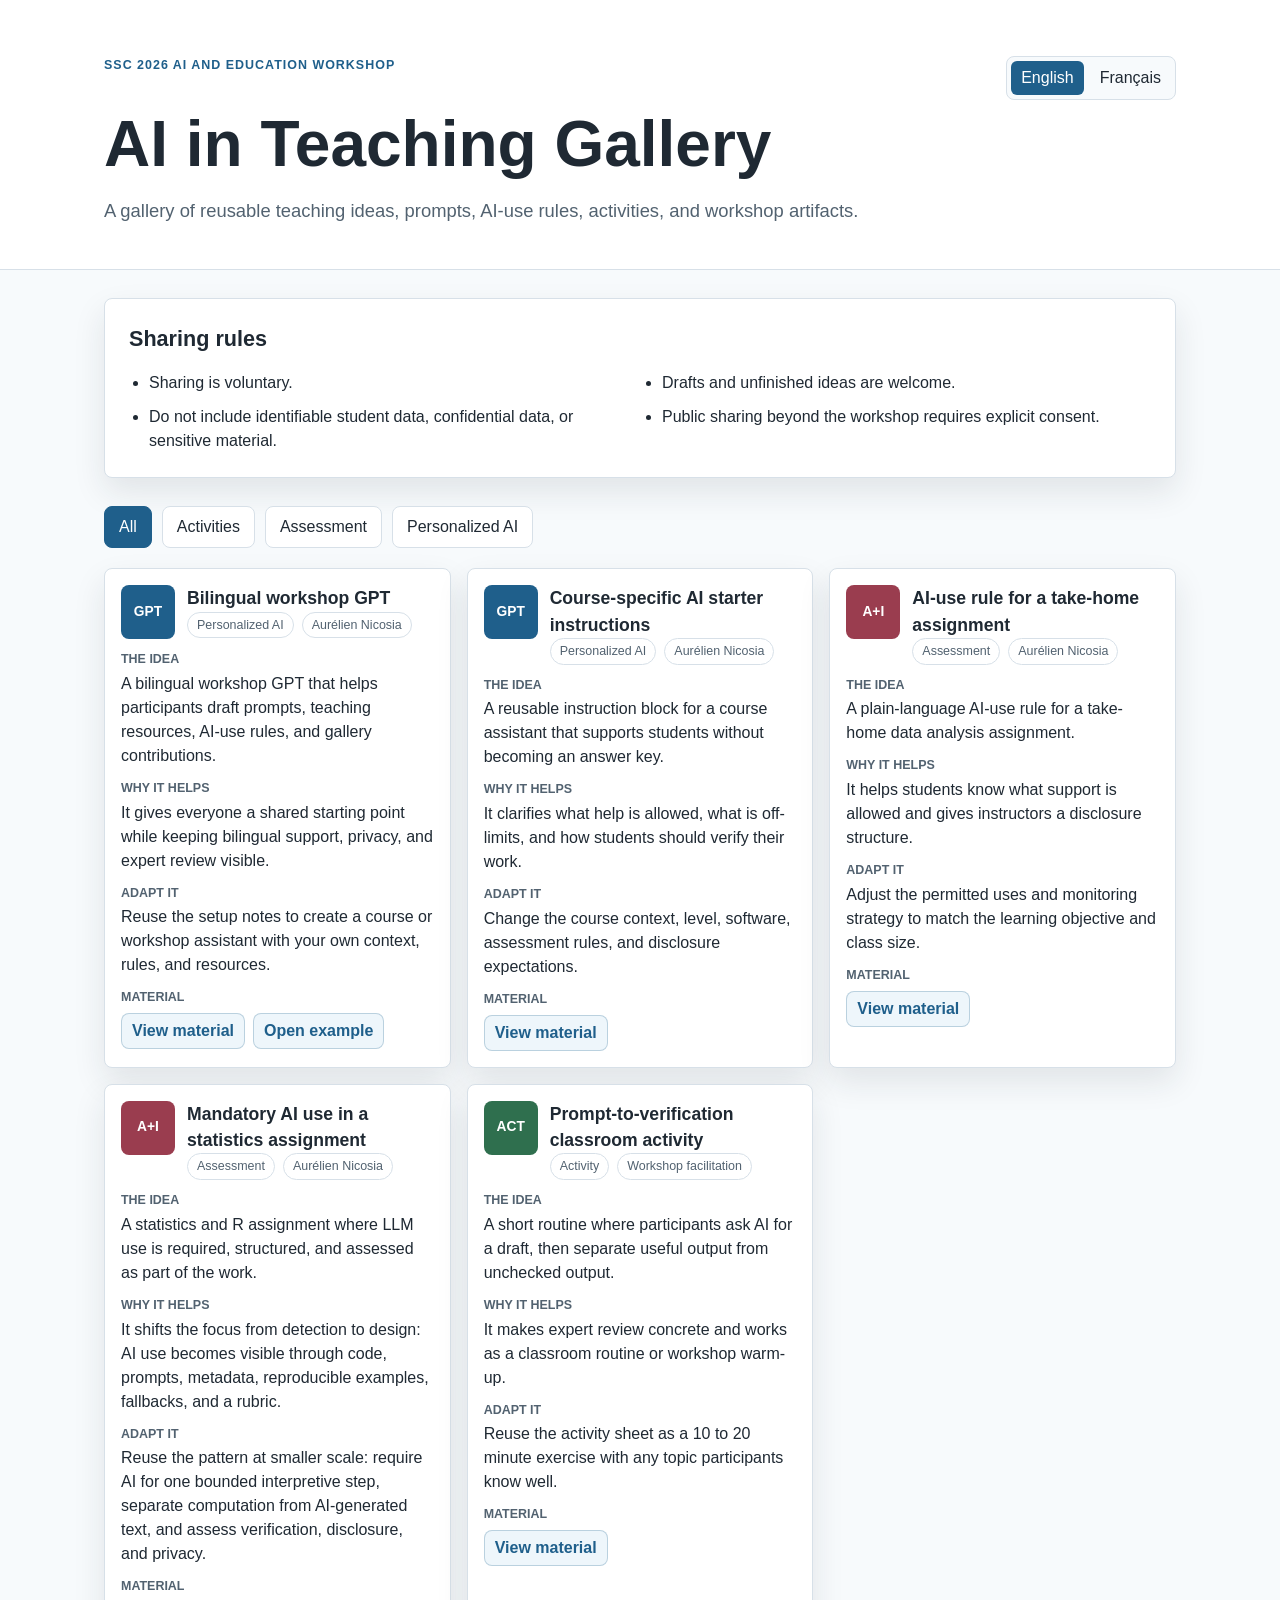
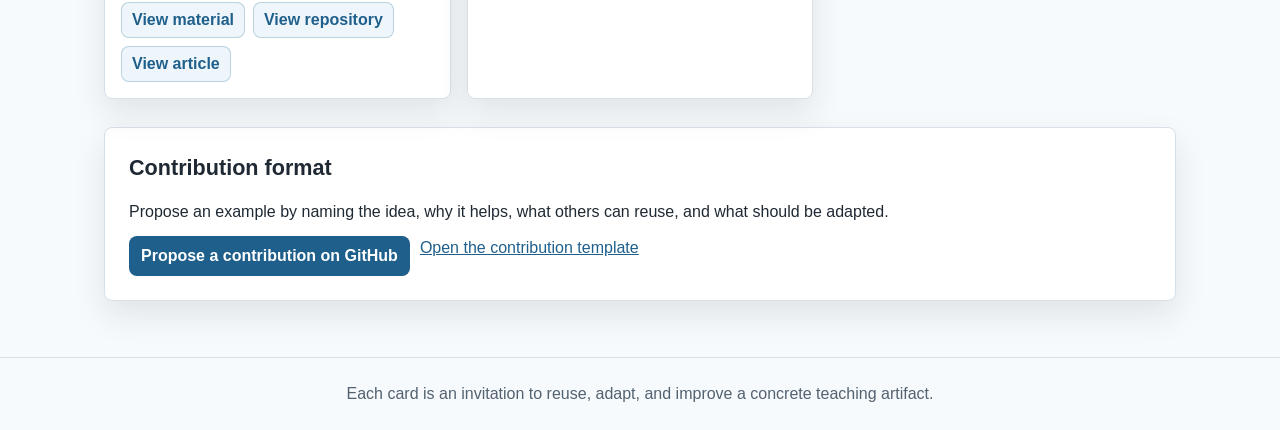
==== index.html @ 225b5c44 "Clean gallery author labels" ====
<!doctype html>
<html lang="en">
  <head>
    <meta charset="utf-8">
    <meta name="viewport" content="width=device-width, initial-scale=1">
    <title>AI in Teaching Gallery | Galerie IA et enseignement</title>
    <meta name="description" content="Bilingual voluntary gallery for SSC 2026 AI and Education Workshop examples.">
    <link rel="stylesheet" href="assets/styles.css?v=author-labels1">
  </head>
  <body>
    <header class="site-header">
      <div class="header-inner">
        <div class="top-row">
          <p class="eyebrow" data-i18n="eyebrow">SSC 2026 AI and Education Workshop</p>
          <div class="language-toggle" aria-label="Language selection">
            <button class="language-button active" type="button" data-lang="en">English</button>
            <button class="language-button" type="button" data-lang="fr">Français</button>
          </div>
        </div>
        <h1 data-i18n="title">AI in Teaching Gallery</h1>
        <p class="lead" data-i18n="lead">
          A voluntary collection of reusable prompts, teaching drafts, AI-use
          rules, activities, and verification routines from the workshop.
        </p>
      </div>
    </header>

    <main>
      <section class="notice" aria-labelledby="sharing-rules">
        <h2 id="sharing-rules" data-i18n="sharingTitle">Sharing rules</h2>
        <ul>
          <li data-i18n="sharing1">Sharing is voluntary.</li>
          <li data-i18n="sharing2">Drafts and unfinished ideas are welcome.</li>
          <li data-i18n="sharing3">Do not include identifiable student data, confidential data, or sensitive material.</li>
          <li data-i18n="sharing4">Public sharing beyond the workshop requires explicit consent.</li>
        </ul>
      </section>

      <section class="toolbar" aria-label="Gallery filters" data-i18n-attr="aria-label:filtersLabel">
        <button class="filter-button active" type="button" data-filter="all" data-filter-label="all">All</button>
        <button class="filter-button" type="button" data-filter="activity" data-filter-label="activity">Activities</button>
        <button class="filter-button" type="button" data-filter="assessment" data-filter-label="assessment">Assessment</button>
        <button class="filter-button" type="button" data-filter="assistant" data-filter-label="assistant">Personalized AI</button>
        <button class="filter-button" type="button" data-filter="dataset" data-filter-label="dataset">Synthetic data</button>
      </section>

      <section class="gallery-grid" id="gallery" aria-label="Gallery examples" data-i18n-attr="aria-label:galleryLabel"></section>

      <section class="contribution" aria-labelledby="contribute">
        <h2 id="contribute" data-i18n="contributionTitle">Contribution format</h2>
        <p data-i18n="contributionText">
          Propose an example by naming the idea, why it helps, what others can
          reuse, and what should be adapted.
        </p>
        <div class="contribution-actions">
          <a class="primary-link" href="https://github.com/AurelienNicosiaULaval/ssc-2026-ai-teaching-gallery/issues/new?template=gallery-contribution.yml" data-i18n="contributionIssueLink">Propose a contribution on GitHub</a>
          <a href="contribution_template.md" data-i18n="contributionTemplateLink">Open the contribution template</a>
        </div>
      </section>
    </main>

    <footer class="site-footer">
      <p data-i18n="footer">Each card is an invitation to reuse, adapt, and improve a concrete teaching artifact.</p>
    </footer>

    <script src="assets/gallery.js?v=author-labels1"></script>
  </body>
</html>
---- assets/styles.css ----
:root {
  color-scheme: light;
  --ink: #1f2933;
  --muted: #526270;
  --paper: #f7fafc;
  --panel: #ffffff;
  --line: #d7e0e8;
  --blue: #1f5f8b;
  --green: #2f6f4e;
  --rose: #9a3d4f;
  --amber: #8b641f;
  --shadow: 0 14px 32px rgba(31, 41, 51, 0.1);
}

* {
  box-sizing: border-box;
}

body {
  margin: 0;
  background: var(--paper);
  color: var(--ink);
  font-family: "Helvetica Neue", Arial, sans-serif;
  line-height: 1.5;
  letter-spacing: 0;
}

a {
  color: var(--blue);
}

.site-header {
  background: #ffffff;
  border-bottom: 1px solid var(--line);
}

.header-inner {
  max-width: 1120px;
  margin: 0 auto;
  padding: 56px 24px 44px;
}

.top-row {
  display: flex;
  align-items: flex-start;
  justify-content: space-between;
  gap: 18px;
  margin-bottom: 12px;
}

.eyebrow {
  margin: 0;
  color: var(--blue);
  font-size: 0.78rem;
  font-weight: 700;
  letter-spacing: 0.08em;
  text-transform: uppercase;
}

.language-toggle {
  display: inline-flex;
  gap: 6px;
  padding: 4px;
  border: 1px solid var(--line);
  border-radius: 8px;
  background: #f7fafc;
}

.language-button {
  min-height: 34px;
  border: 0;
  border-radius: 6px;
  background: transparent;
  color: var(--ink);
  padding: 0 10px;
  font: inherit;
  cursor: pointer;
}

.language-button:hover,
.language-button:focus-visible {
  outline: 2px solid rgba(31, 95, 139, 0.35);
  outline-offset: 1px;
}

.language-button.active {
  background: var(--blue);
  color: #ffffff;
}

h1,
h2,
h3,
p {
  overflow-wrap: anywhere;
}

h1 {
  max-width: 820px;
  margin: 0;
  font-size: clamp(2.3rem, 5vw, 4.8rem);
  line-height: 1.02;
  letter-spacing: 0;
}

h2 {
  margin: 0 0 16px;
  font-size: 1.35rem;
}

h3 {
  margin: 0;
  font-size: 1.1rem;
}

.lead {
  max-width: 780px;
  margin: 20px 0 0;
  color: var(--muted);
  font-size: 1.15rem;
}

main {
  max-width: 1120px;
  margin: 0 auto;
  padding: 28px 24px 56px;
}

.notice,
.contribution {
  border: 1px solid var(--line);
  background: var(--panel);
  border-radius: 8px;
  padding: 24px;
  box-shadow: var(--shadow);
}

.notice ul {
  display: grid;
  grid-template-columns: repeat(2, minmax(0, 1fr));
  gap: 10px 24px;
  margin: 0;
  padding-left: 20px;
}

.toolbar {
  display: flex;
  flex-wrap: wrap;
  gap: 10px;
  margin: 28px 0 20px;
}

.filter-button {
  min-height: 42px;
  border: 1px solid var(--line);
  border-radius: 8px;
  background: #ffffff;
  color: var(--ink);
  padding: 0 14px;
  font: inherit;
  cursor: pointer;
}

.filter-button:hover,
.filter-button:focus-visible {
  border-color: var(--blue);
  outline: none;
}

.filter-button.active {
  background: var(--blue);
  border-color: var(--blue);
  color: #ffffff;
}

.gallery-grid {
  display: grid;
  grid-template-columns: repeat(3, minmax(0, 1fr));
  gap: 16px;
  align-items: stretch;
}

.gallery-card {
  overflow: hidden;
  border: 1px solid var(--line);
  border-radius: 8px;
  background: var(--panel);
  box-shadow: var(--shadow);
}

.card-top {
  display: grid;
  grid-template-columns: 54px 1fr;
  gap: 12px;
  align-items: start;
}

.card-visual {
  display: grid;
  place-items: center;
  width: 54px;
  height: 54px;
  border-radius: 8px;
  color: #ffffff;
  font-size: 0.86rem;
  font-weight: 800;
}

.card-visual.activity {
  background: var(--green);
}

.card-visual.assessment {
  background: var(--rose);
}

.card-visual.assistant {
  background: var(--blue);
}

.card-visual.dataset {
  background: var(--amber);
}

.card-body {
  display: grid;
  gap: 11px;
  padding: 16px;
}

.card-meta {
  display: flex;
  flex-wrap: wrap;
  gap: 8px;
}

.tag {
  border: 1px solid var(--line);
  border-radius: 999px;
  padding: 3px 9px;
  color: var(--muted);
  font-size: 0.78rem;
}

.card-section {
  margin: 0;
}

.card-section span {
  display: block;
  color: var(--muted);
  font-size: 0.78rem;
  font-weight: 700;
  text-transform: uppercase;
}

.card-section p {
  margin: 3px 0 0;
}

.resource-list {
  display: flex;
  flex-wrap: wrap;
  gap: 8px;
  margin-top: 6px;
}

.resource-link {
  display: inline-flex;
  align-items: center;
  min-height: 34px;
  border: 1px solid rgba(31, 95, 139, 0.25);
  border-radius: 8px;
  padding: 5px 10px;
  background: #eef6fb;
  color: var(--blue);
  font-weight: 700;
  text-decoration: none;
}

.resource-link:hover,
.resource-link:focus-visible {
  border-color: var(--blue);
  outline: none;
}

.contribution {
  margin-top: 28px;
}

.contribution p {
  max-width: 760px;
  margin: 0 0 12px;
}

.contribution-actions {
  display: flex;
  flex-wrap: wrap;
  gap: 10px;
}

.primary-link {
  display: inline-flex;
  align-items: center;
  min-height: 40px;
  border-radius: 8px;
  background: var(--blue);
  color: #ffffff;
  padding: 7px 12px;
  font-weight: 700;
  text-decoration: none;
}

.primary-link:hover,
.primary-link:focus-visible {
  background: #174966;
  outline: none;
}

.site-footer {
  border-top: 1px solid var(--line);
  padding: 24px;
  color: var(--muted);
  text-align: center;
}

.site-footer p {
  margin: 0;
}

@media (max-width: 980px) {
  .gallery-grid {
    grid-template-columns: repeat(2, minmax(0, 1fr));
  }
}

@media (max-width: 680px) {
  .header-inner {
    padding: 40px 18px 32px;
  }

  .top-row {
    display: grid;
    gap: 14px;
  }

  .language-toggle {
    justify-self: start;
  }

  main {
    padding: 22px 18px 44px;
  }

  .notice ul {
    grid-template-columns: 1fr;
  }

  .gallery-grid {
    grid-template-columns: 1fr;
  }

  .filter-button {
    flex: 1 1 auto;
  }
}
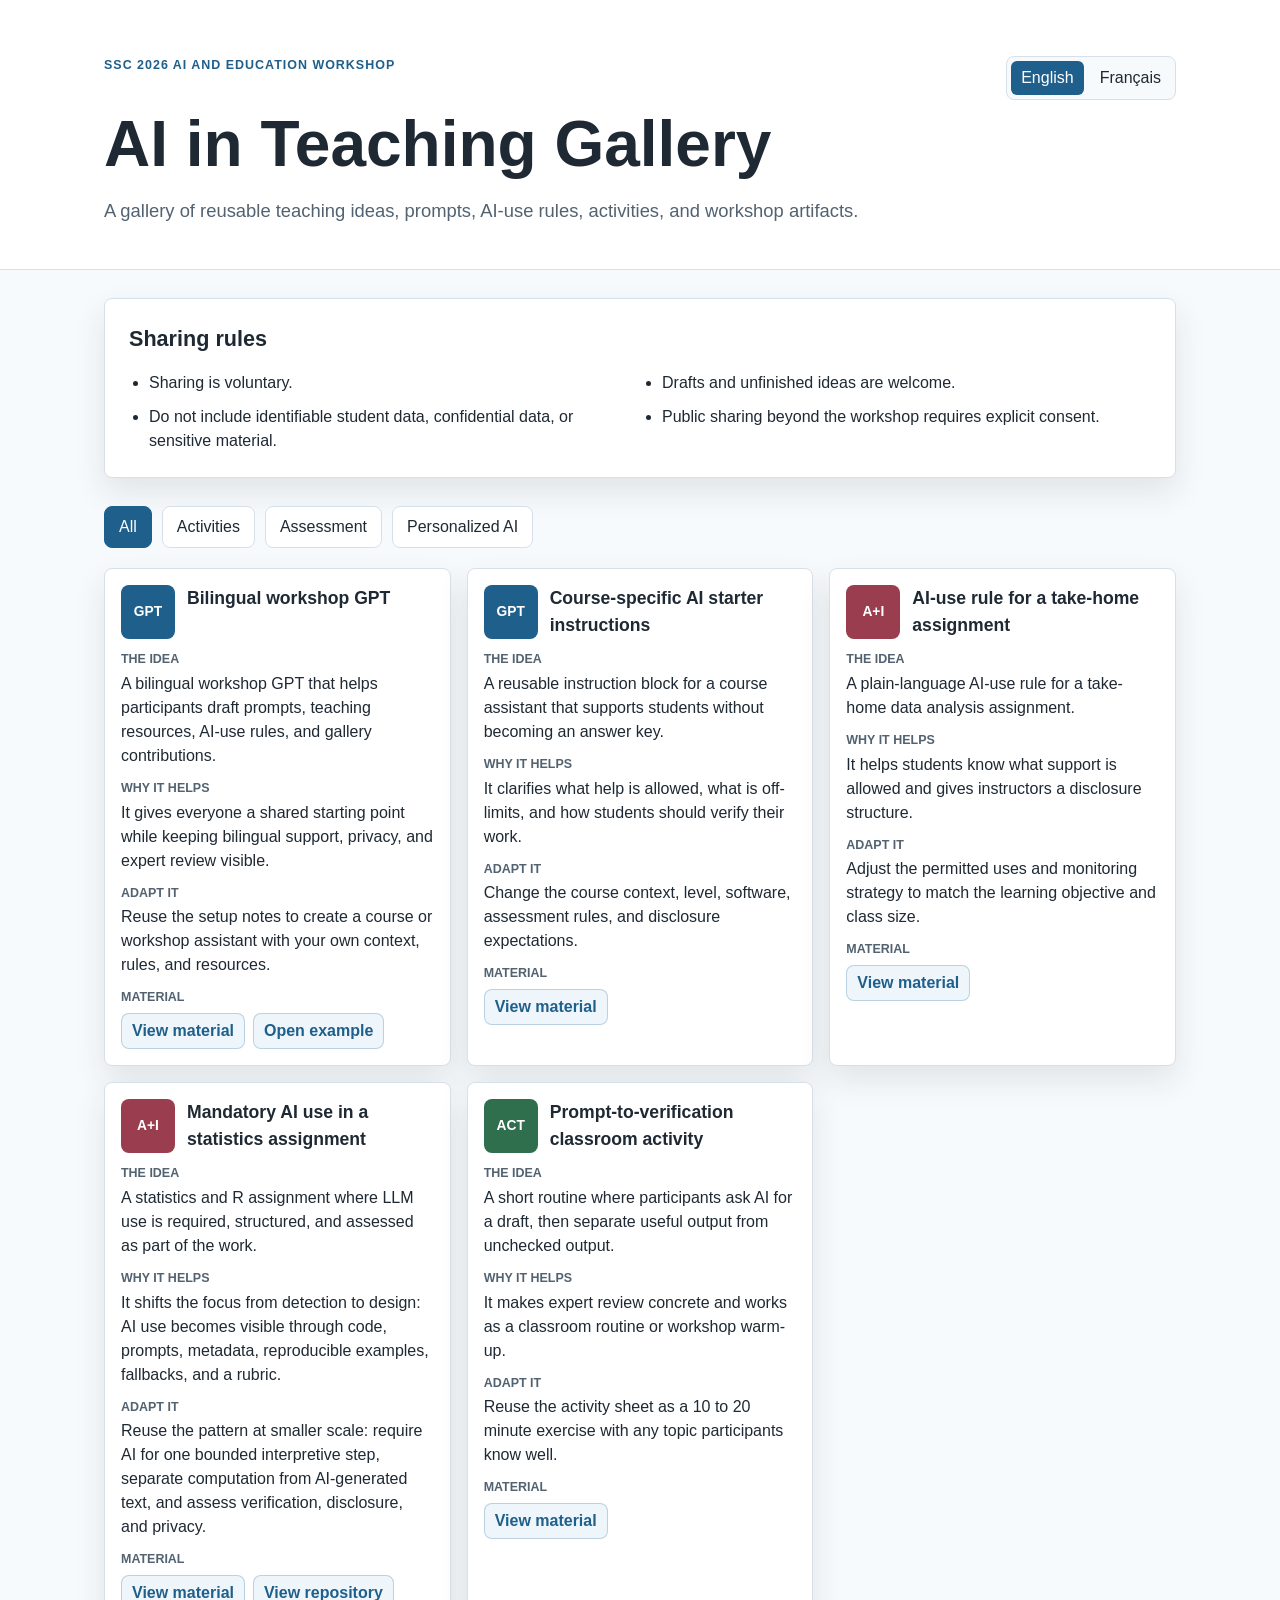
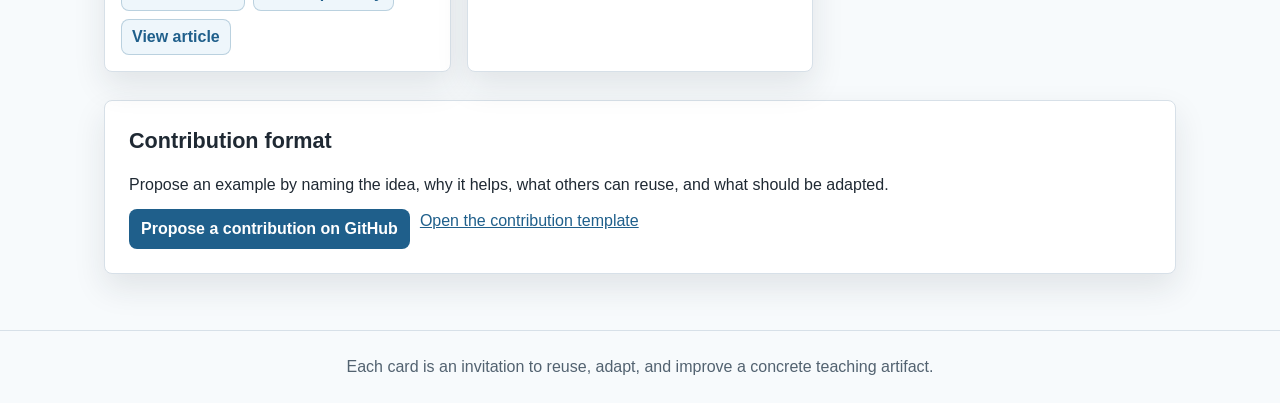
==== commit 28f11219: "Remove gallery card badges" ====
--- a/index.html
+++ b/index.html
@@ -5,7 +5,7 @@
     <meta name="viewport" content="width=device-width, initial-scale=1">
     <title>AI in Teaching Gallery | Galerie IA et enseignement</title>
     <meta name="description" content="Bilingual voluntary gallery for SSC 2026 AI and Education Workshop examples.">
-    <link rel="stylesheet" href="assets/styles.css?v=author-labels1">
+    <link rel="stylesheet" href="assets/styles.css?v=no-badges1">
   </head>
   <body>
     <header class="site-header">
@@ -63,6 +63,6 @@
       <p data-i18n="footer">Each card is an invitation to reuse, adapt, and improve a concrete teaching artifact.</p>
     </footer>
 
-    <script src="assets/gallery.js?v=author-labels1"></script>
+    <script src="assets/gallery.js?v=no-badges1"></script>
   </body>
 </html>
--- a/assets/styles.css
+++ b/assets/styles.css
@@ -228,20 +228,6 @@
   padding: 16px;
 }
 
-.card-meta {
-  display: flex;
-  flex-wrap: wrap;
-  gap: 8px;
-}
-
-.tag {
-  border: 1px solid var(--line);
-  border-radius: 999px;
-  padding: 3px 9px;
-  color: var(--muted);
-  font-size: 0.78rem;
-}
-
 .card-section {
   margin: 0;
 }
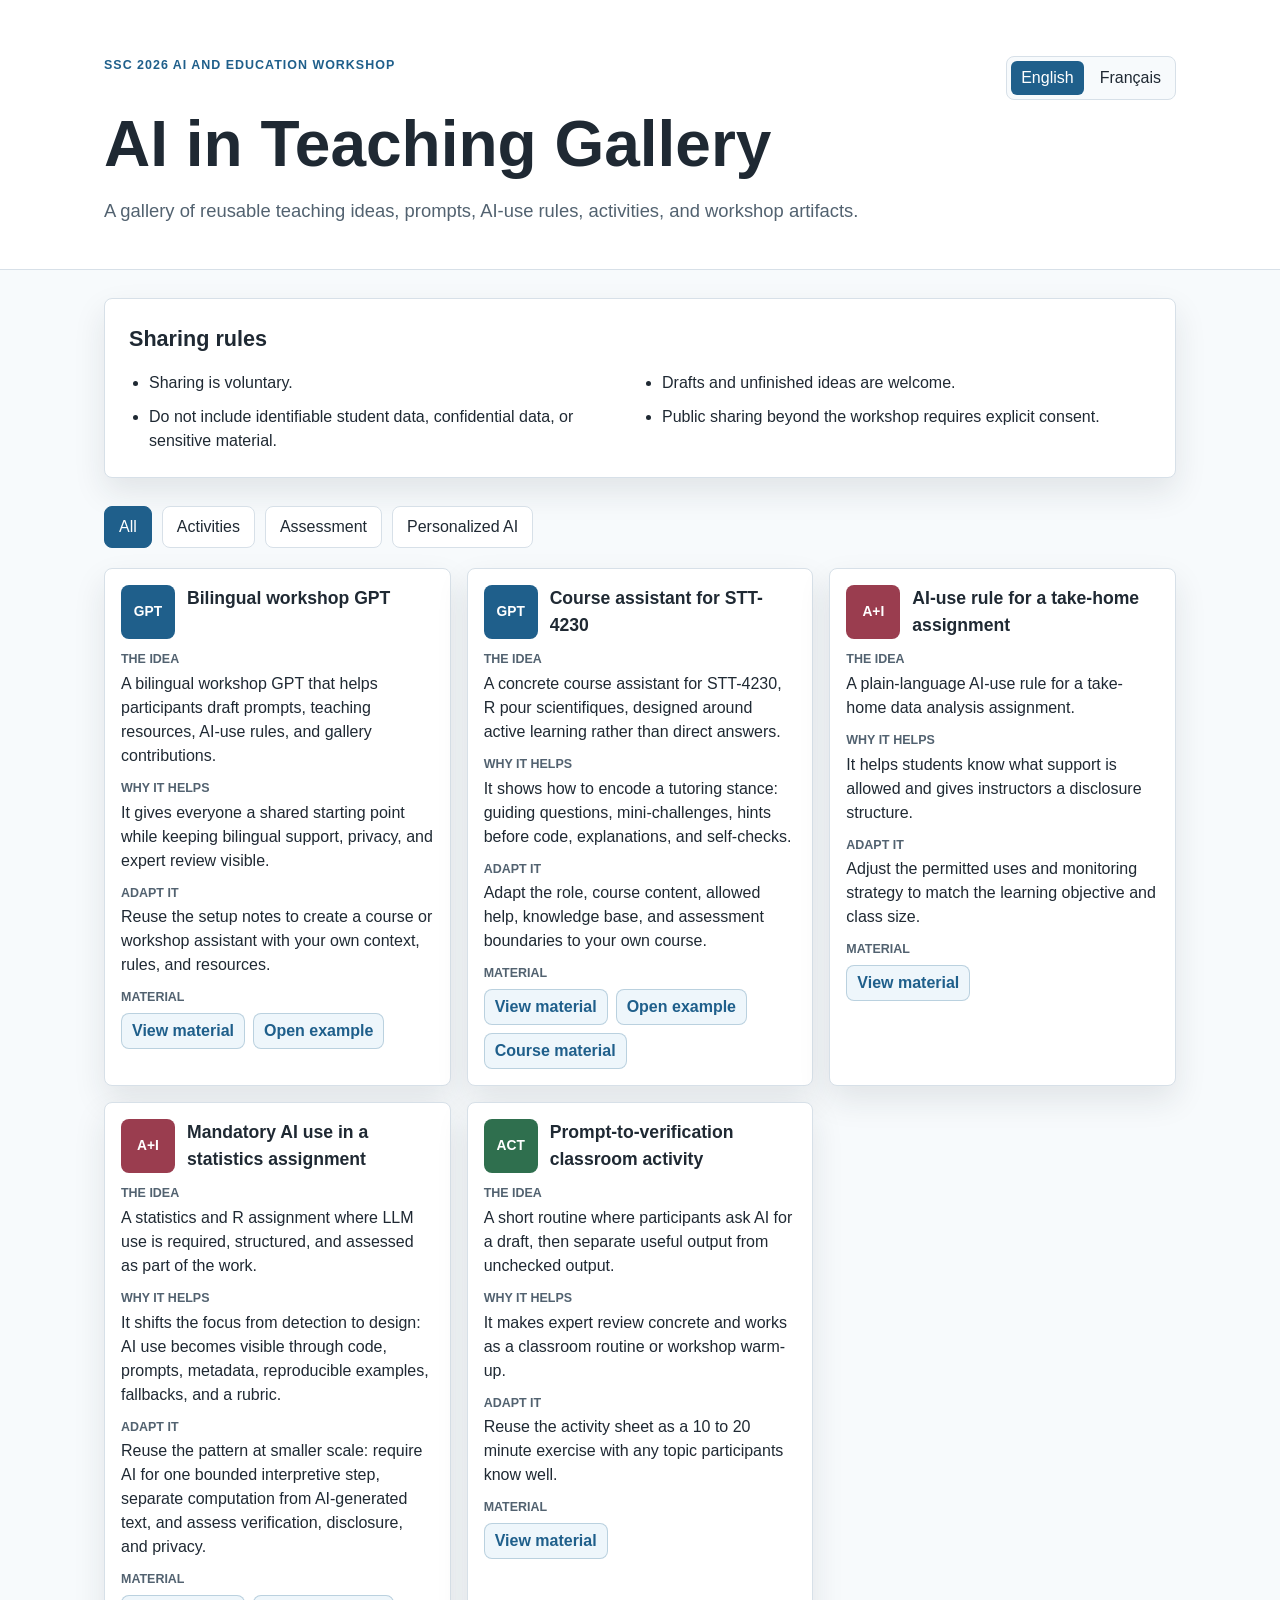
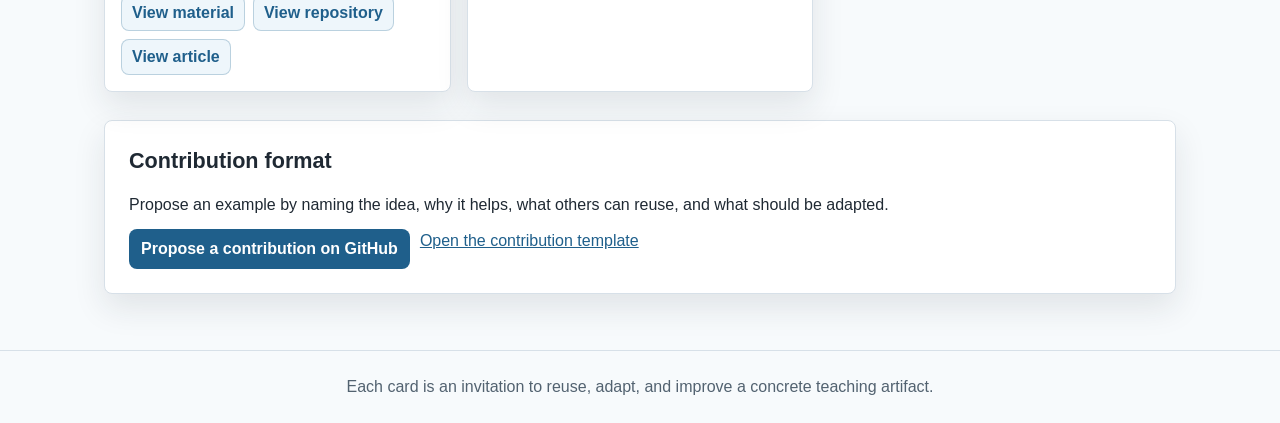
==== commit cd5d96f4: "Add STT-4230 course assistant example" ====
--- a/index.html
+++ b/index.html
@@ -5,7 +5,7 @@
     <meta name="viewport" content="width=device-width, initial-scale=1">
     <title>AI in Teaching Gallery | Galerie IA et enseignement</title>
     <meta name="description" content="Bilingual voluntary gallery for SSC 2026 AI and Education Workshop examples.">
-    <link rel="stylesheet" href="assets/styles.css?v=no-badges1">
+    <link rel="stylesheet" href="assets/styles.css?v=stt4230-ai1">
   </head>
   <body>
     <header class="site-header">
@@ -63,6 +63,6 @@
       <p data-i18n="footer">Each card is an invitation to reuse, adapt, and improve a concrete teaching artifact.</p>
     </footer>
 
-    <script src="assets/gallery.js?v=no-badges1"></script>
+    <script src="assets/gallery.js?v=stt4230-ai1"></script>
   </body>
 </html>
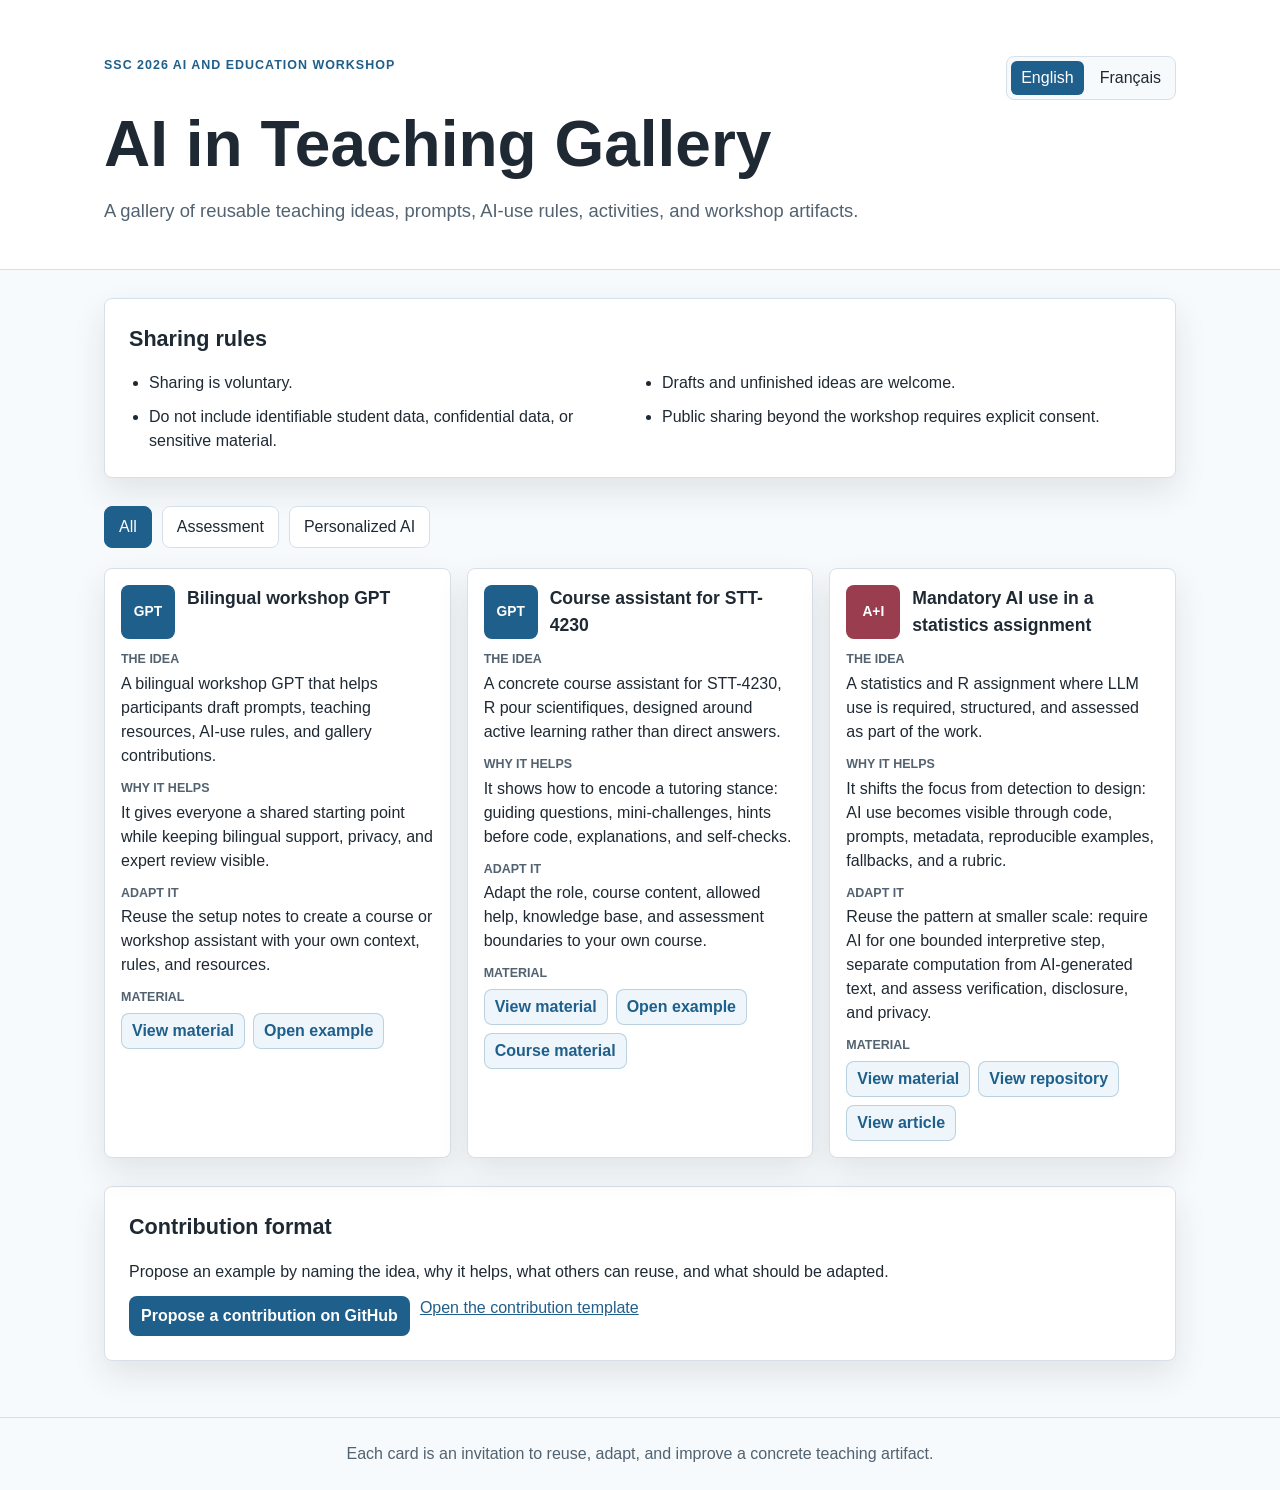
==== commit 7cb0e279: "Trim gallery examples" ====
--- a/index.html
+++ b/index.html
@@ -5,7 +5,7 @@
     <meta name="viewport" content="width=device-width, initial-scale=1">
     <title>AI in Teaching Gallery | Galerie IA et enseignement</title>
     <meta name="description" content="Bilingual voluntary gallery for SSC 2026 AI and Education Workshop examples.">
-    <link rel="stylesheet" href="assets/styles.css?v=stt4230-ai1">
+    <link rel="stylesheet" href="assets/styles.css?v=trim-gallery1">
   </head>
   <body>
     <header class="site-header">
@@ -63,6 +63,6 @@
       <p data-i18n="footer">Each card is an invitation to reuse, adapt, and improve a concrete teaching artifact.</p>
     </footer>
 
-    <script src="assets/gallery.js?v=stt4230-ai1"></script>
+    <script src="assets/gallery.js?v=trim-gallery1"></script>
   </body>
 </html>
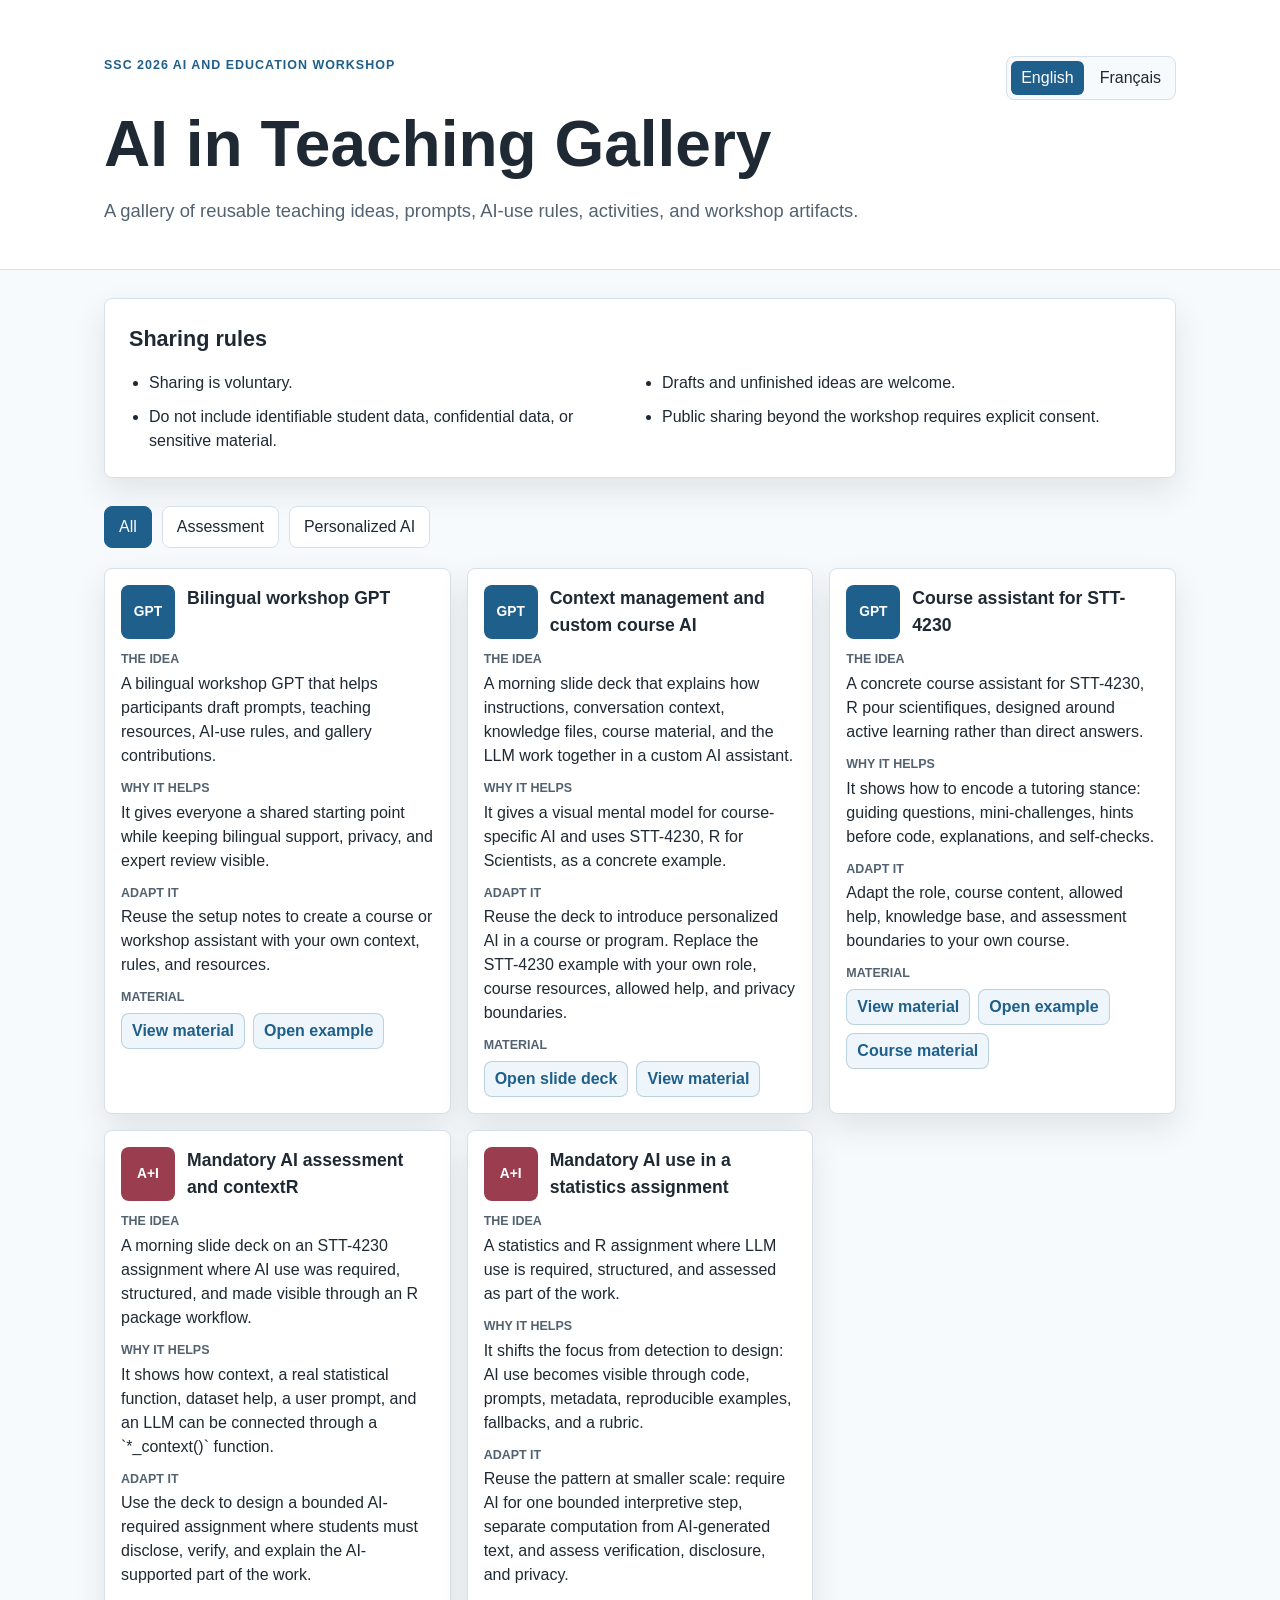
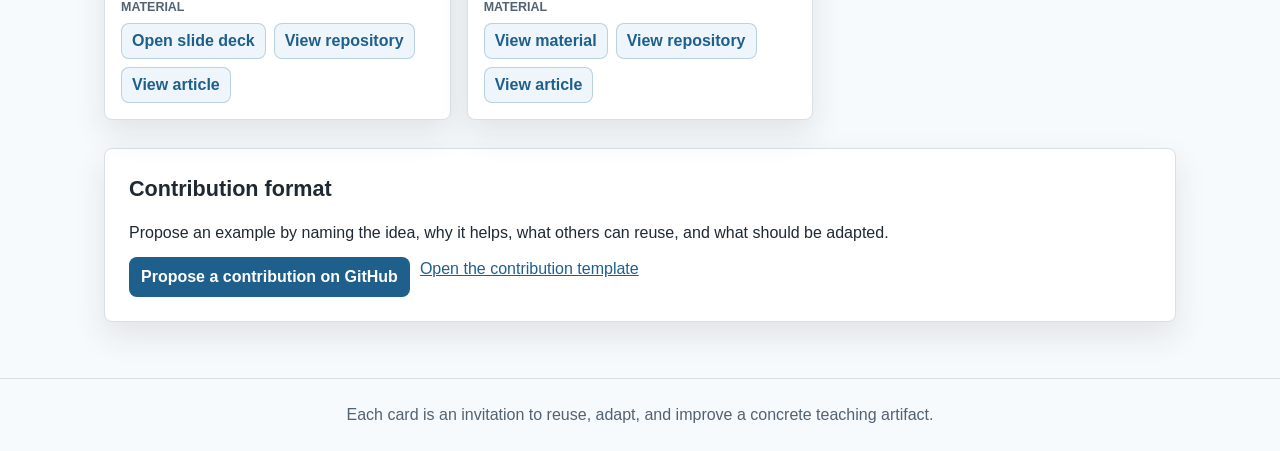
==== commit d8e46487: "Add morning slide decks to gallery" ====
--- a/index.html
+++ b/index.html
@@ -5,7 +5,7 @@
     <meta name="viewport" content="width=device-width, initial-scale=1">
     <title>AI in Teaching Gallery | Galerie IA et enseignement</title>
     <meta name="description" content="Bilingual voluntary gallery for SSC 2026 AI and Education Workshop examples.">
-    <link rel="stylesheet" href="assets/styles.css?v=trim-gallery1">
+    <link rel="stylesheet" href="assets/styles.css?v=am-talks1">
   </head>
   <body>
     <header class="site-header">
@@ -63,6 +63,6 @@
       <p data-i18n="footer">Each card is an invitation to reuse, adapt, and improve a concrete teaching artifact.</p>
     </footer>
 
-    <script src="assets/gallery.js?v=trim-gallery1"></script>
+    <script src="assets/gallery.js?v=am-talks1"></script>
   </body>
 </html>
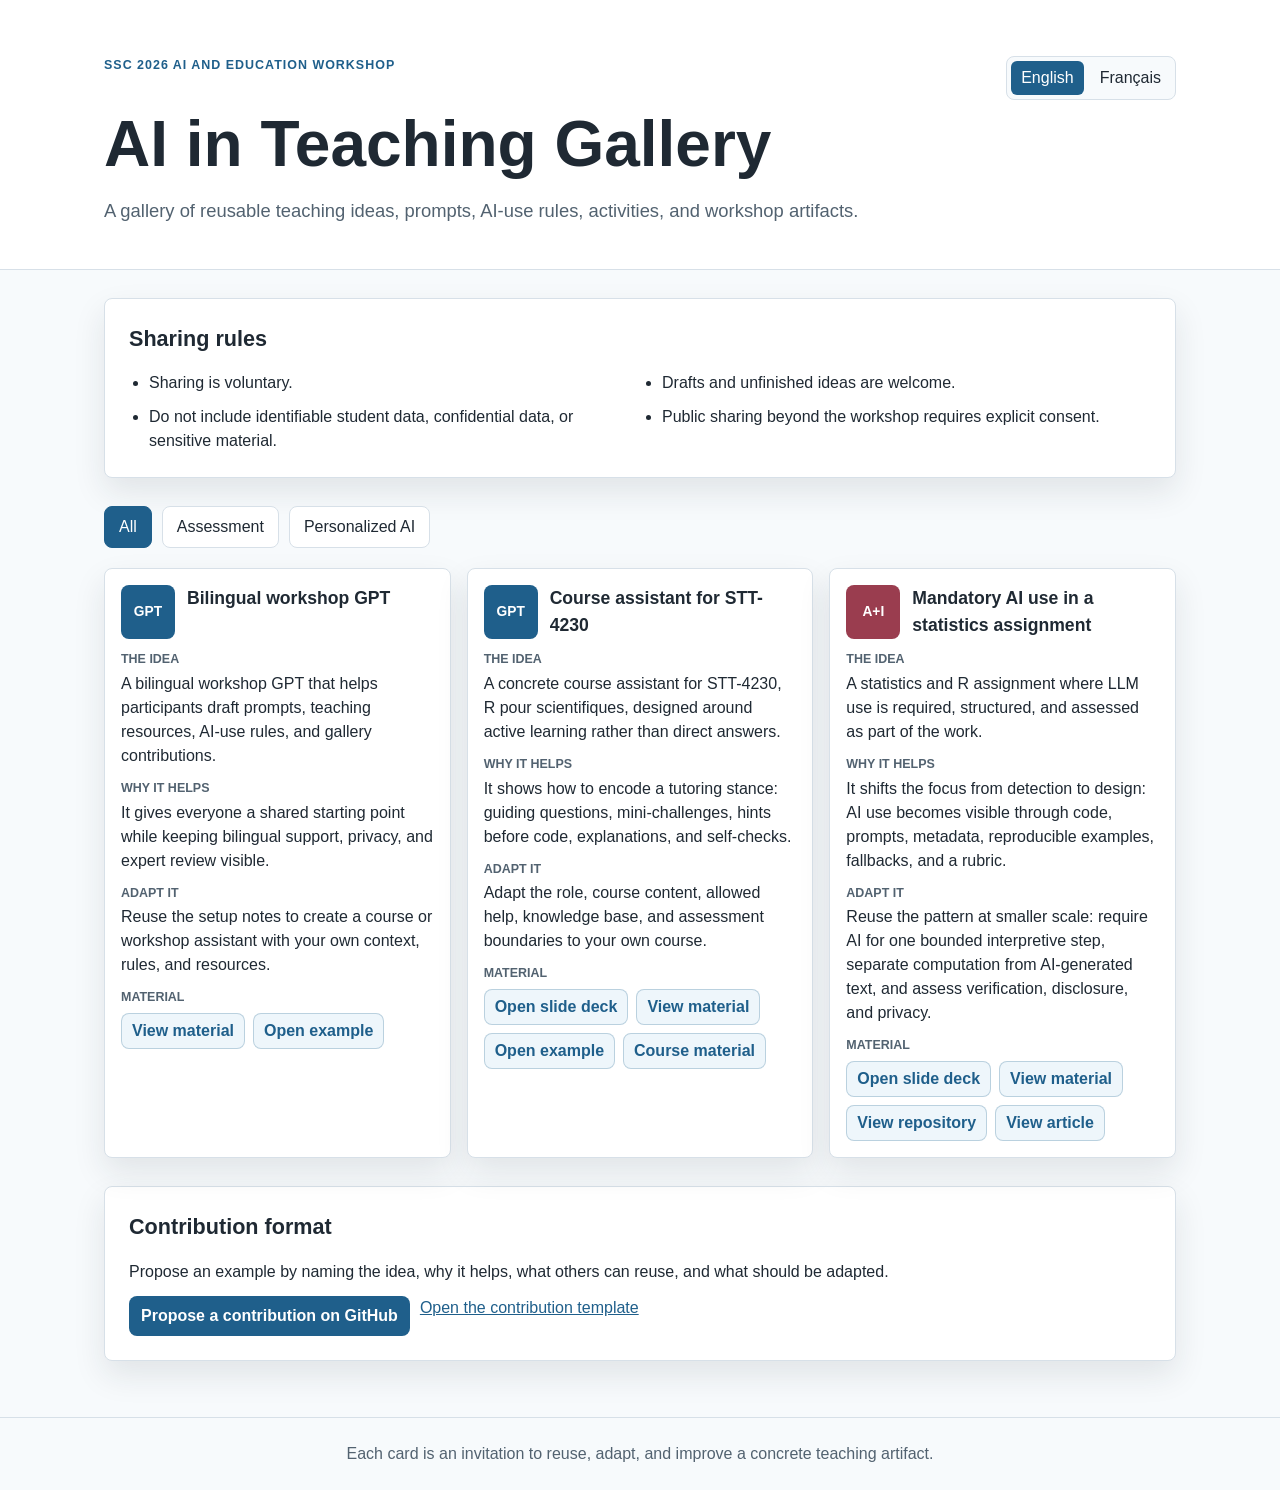
==== commit 98e5b46e: "Merge AM decks into existing gallery cards" ====
--- a/index.html
+++ b/index.html
@@ -5,7 +5,7 @@
     <meta name="viewport" content="width=device-width, initial-scale=1">
     <title>AI in Teaching Gallery | Galerie IA et enseignement</title>
     <meta name="description" content="Bilingual voluntary gallery for SSC 2026 AI and Education Workshop examples.">
-    <link rel="stylesheet" href="assets/styles.css?v=am-talks1">
+    <link rel="stylesheet" href="assets/styles.css?v=am-talks2">
   </head>
   <body>
     <header class="site-header">
@@ -63,6 +63,6 @@
       <p data-i18n="footer">Each card is an invitation to reuse, adapt, and improve a concrete teaching artifact.</p>
     </footer>
 
-    <script src="assets/gallery.js?v=am-talks1"></script>
+    <script src="assets/gallery.js?v=am-talks2"></script>
   </body>
 </html>
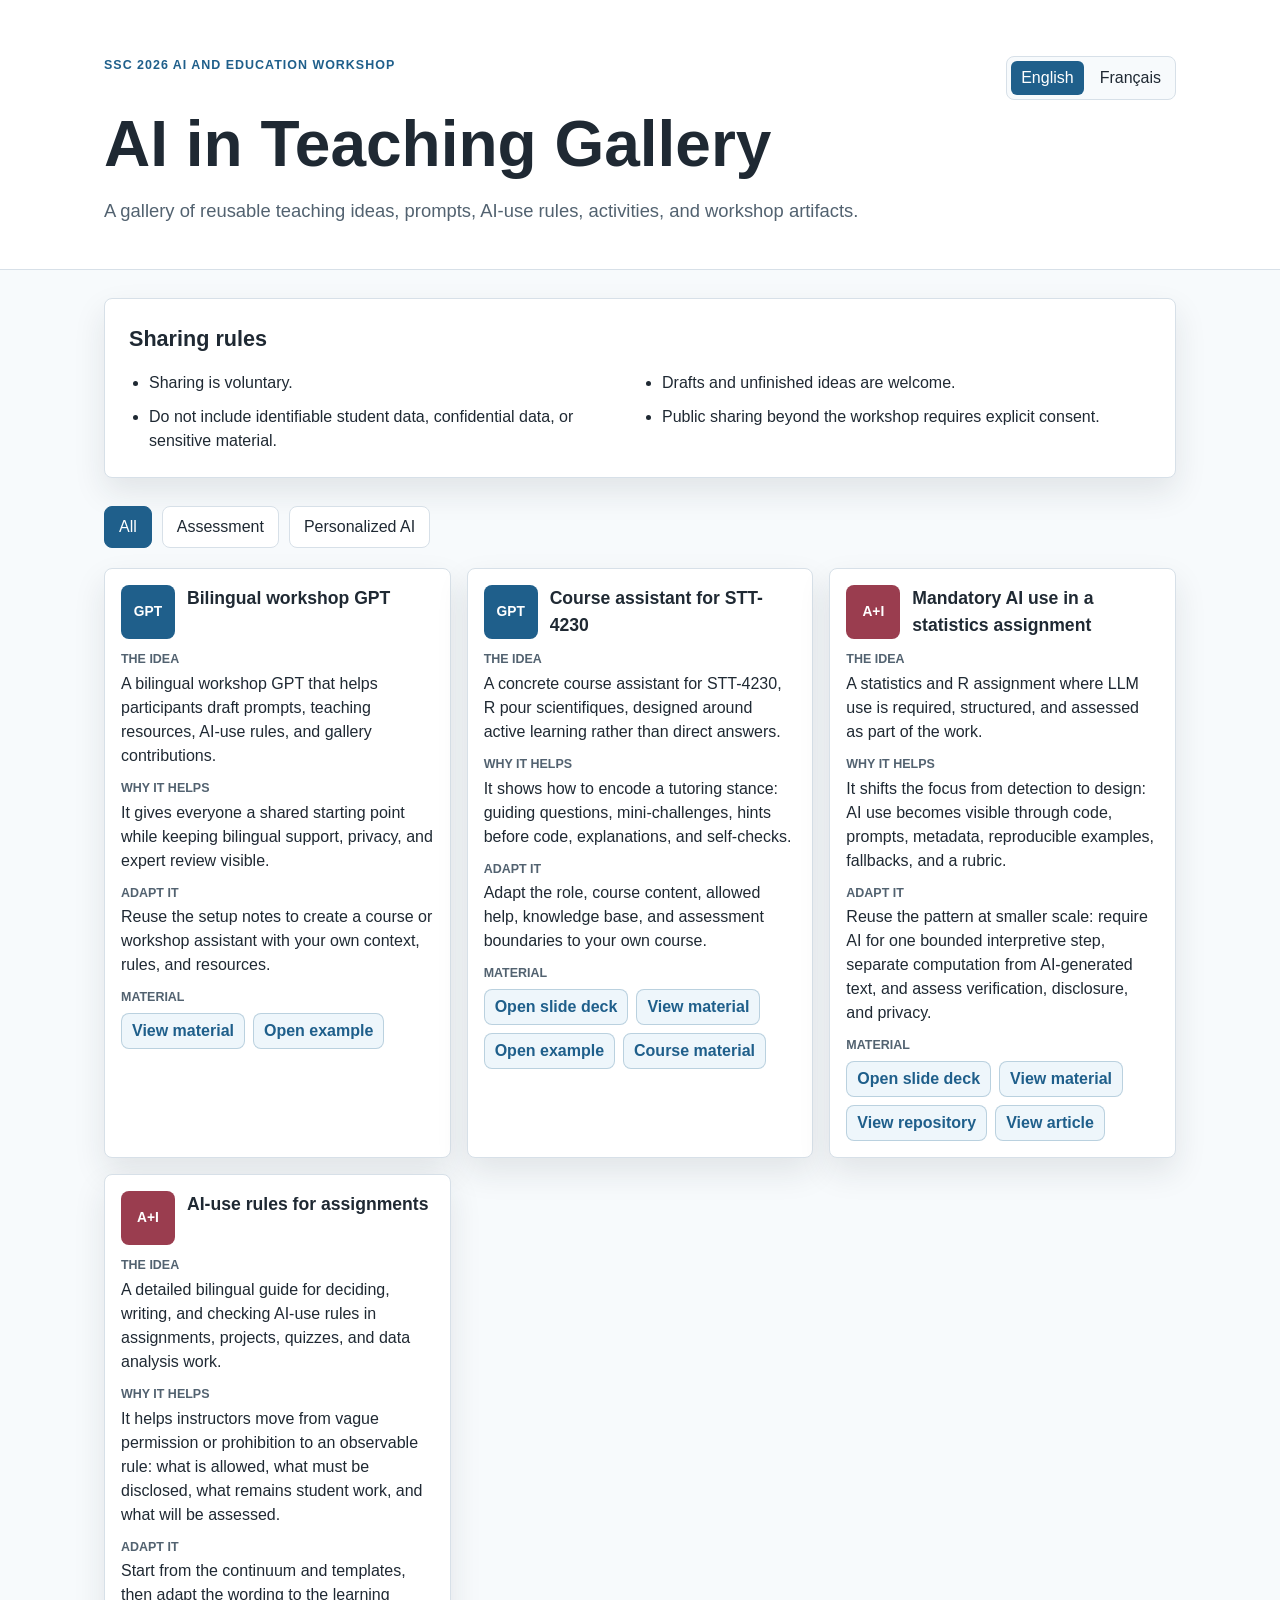
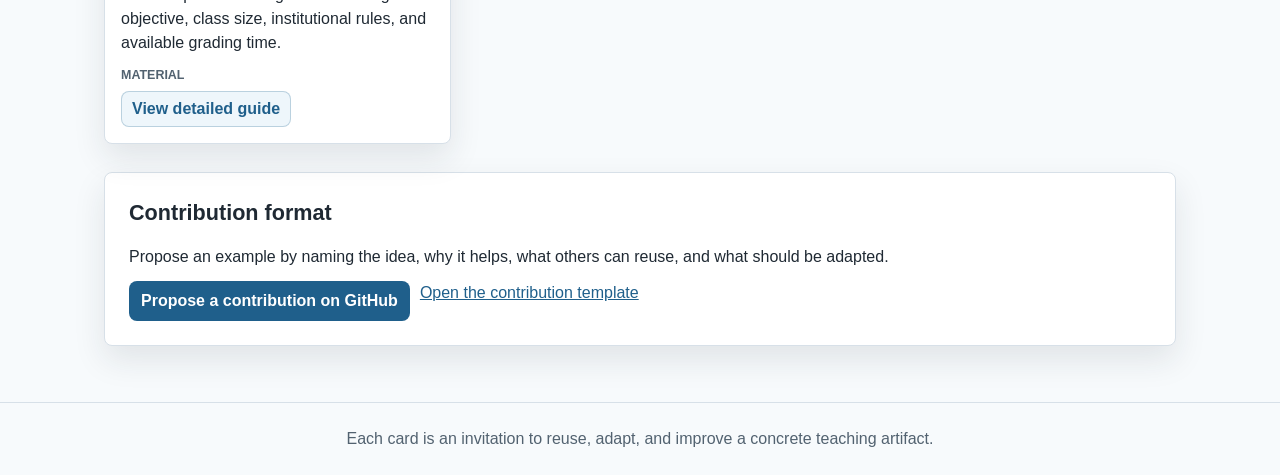
==== commit 8160bc64: "Add detailed AI-use rules gallery resource" ====
--- a/index.html
+++ b/index.html
@@ -5,7 +5,7 @@
     <meta name="viewport" content="width=device-width, initial-scale=1">
     <title>AI in Teaching Gallery | Galerie IA et enseignement</title>
     <meta name="description" content="Bilingual voluntary gallery for SSC 2026 AI and Education Workshop examples.">
-    <link rel="stylesheet" href="assets/styles.css?v=am-talks2">
+    <link rel="stylesheet" href="assets/styles.css?v=ai-rules1">
   </head>
   <body>
     <header class="site-header">
@@ -63,6 +63,6 @@
       <p data-i18n="footer">Each card is an invitation to reuse, adapt, and improve a concrete teaching artifact.</p>
     </footer>
 
-    <script src="assets/gallery.js?v=am-talks2"></script>
+    <script src="assets/gallery.js?v=ai-rules1"></script>
   </body>
 </html>
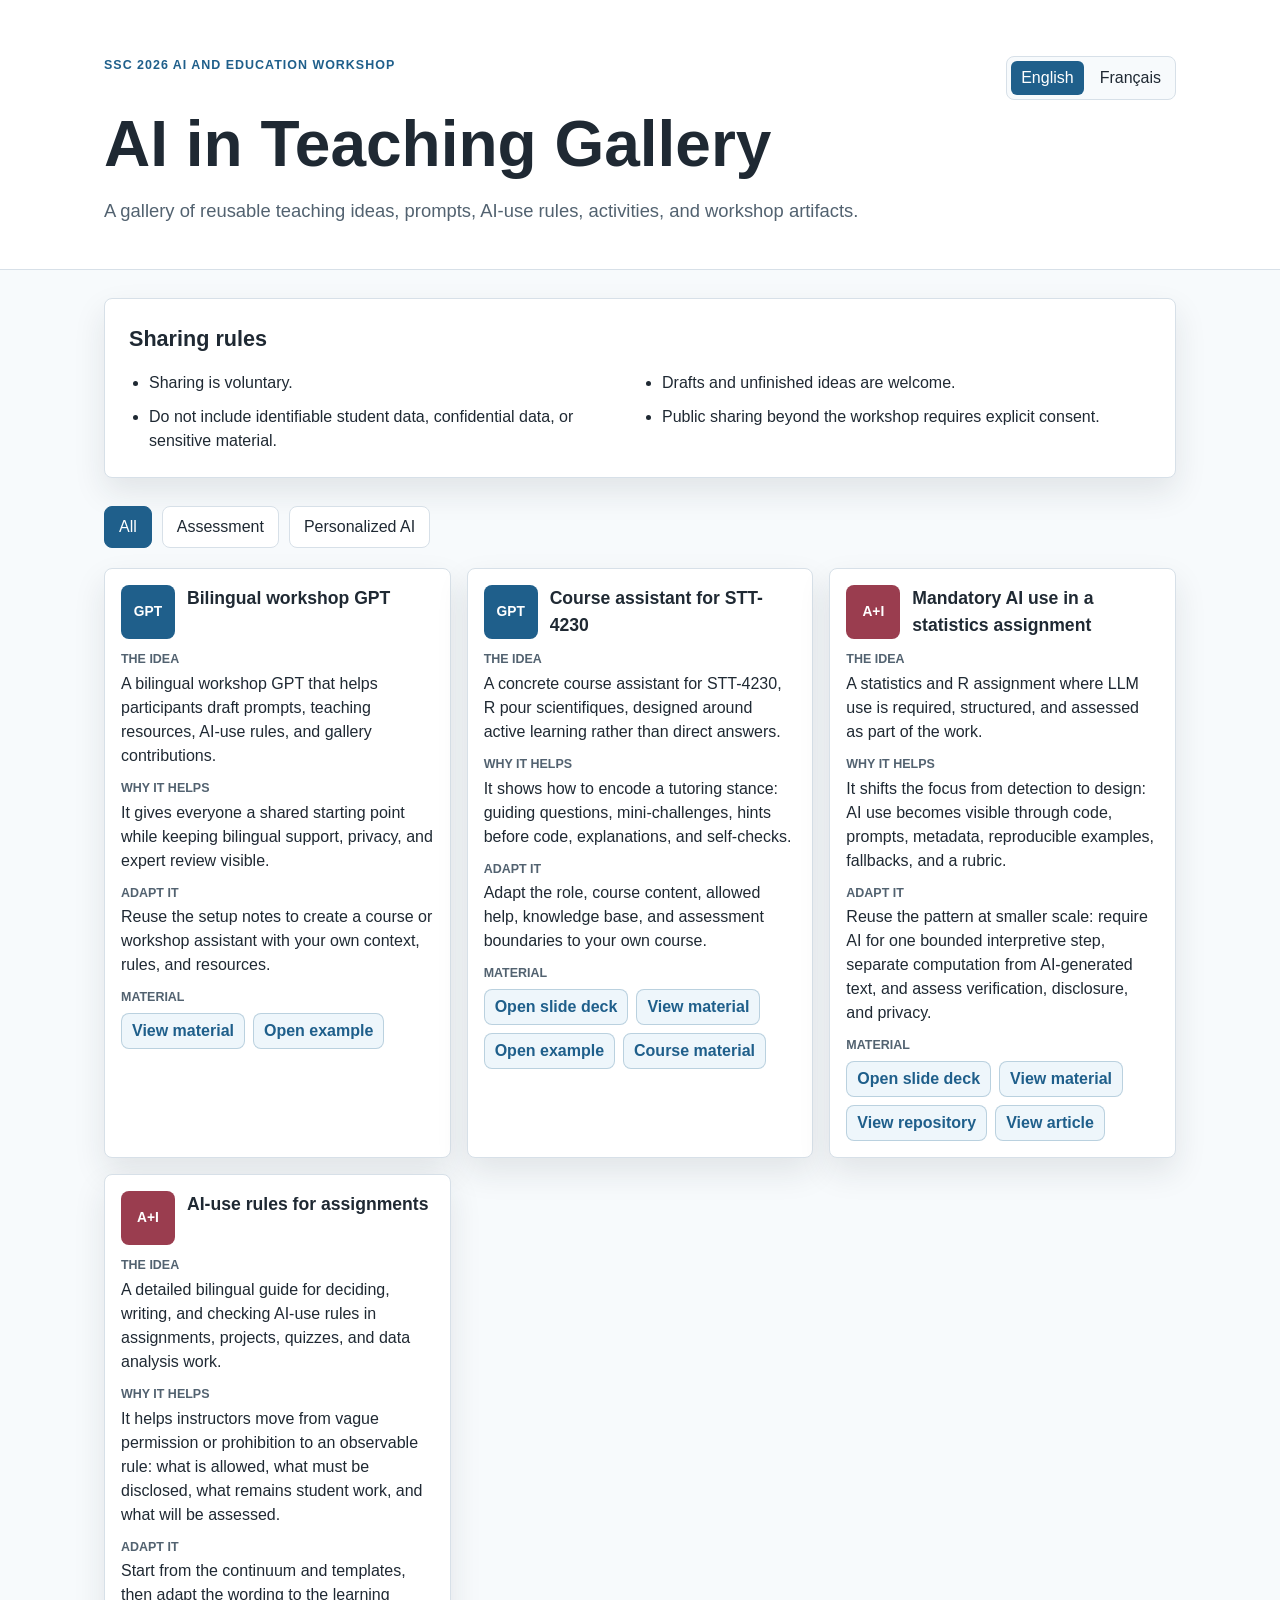
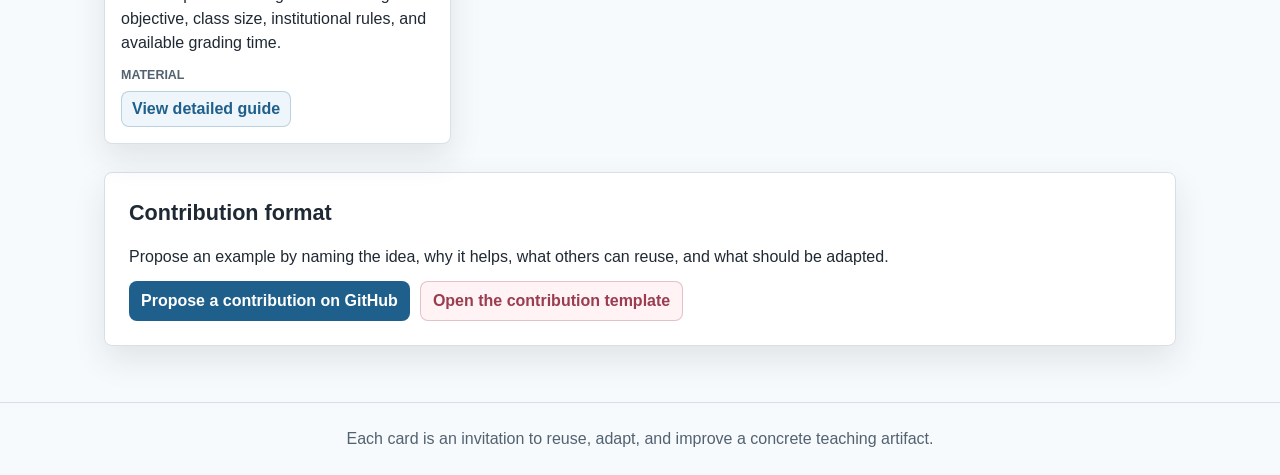
==== commit 5efd6e51: "Style contribution template as secondary button" ====
--- a/index.html
+++ b/index.html
@@ -5,7 +5,7 @@
     <meta name="viewport" content="width=device-width, initial-scale=1">
     <title>AI in Teaching Gallery | Galerie IA et enseignement</title>
     <meta name="description" content="Bilingual voluntary gallery for SSC 2026 AI and Education Workshop examples.">
-    <link rel="stylesheet" href="assets/styles.css?v=ai-rules1">
+    <link rel="stylesheet" href="assets/styles.css?v=contribution-buttons1">
   </head>
   <body>
     <header class="site-header">
@@ -54,7 +54,7 @@
         </p>
         <div class="contribution-actions">
           <a class="primary-link" href="https://github.com/AurelienNicosiaULaval/ssc-2026-ai-teaching-gallery/issues/new?template=gallery-contribution.yml" data-i18n="contributionIssueLink">Propose a contribution on GitHub</a>
-          <a href="contribution_template.md" data-i18n="contributionTemplateLink">Open the contribution template</a>
+          <a class="secondary-link" href="contribution_template.md" data-i18n="contributionTemplateLink">Open the contribution template</a>
         </div>
       </section>
     </main>
@@ -63,6 +63,6 @@
       <p data-i18n="footer">Each card is an invitation to reuse, adapt, and improve a concrete teaching artifact.</p>
     </footer>
 
-    <script src="assets/gallery.js?v=ai-rules1"></script>
+    <script src="assets/gallery.js?v=contribution-buttons1"></script>
   </body>
 </html>
--- a/assets/styles.css
+++ b/assets/styles.css
@@ -297,10 +297,35 @@
   text-decoration: none;
 }
 
+.secondary-link {
+  display: inline-flex;
+  align-items: center;
+  min-height: 40px;
+  border: 1px solid rgba(154, 61, 79, 0.28);
+  border-radius: 8px;
+  background: #fff3f5;
+  color: var(--rose);
+  padding: 7px 12px;
+  font-weight: 700;
+  text-decoration: none;
+}
+
+.primary-link:hover,
+.primary-link:focus-visible,
+.secondary-link:hover,
+.secondary-link:focus-visible {
+  outline: none;
+}
+
 .primary-link:hover,
 .primary-link:focus-visible {
   background: #174966;
-  outline: none;
+}
+
+.secondary-link:hover,
+.secondary-link:focus-visible {
+  border-color: var(--rose);
+  background: #ffffff;
 }
 
 .site-footer {
